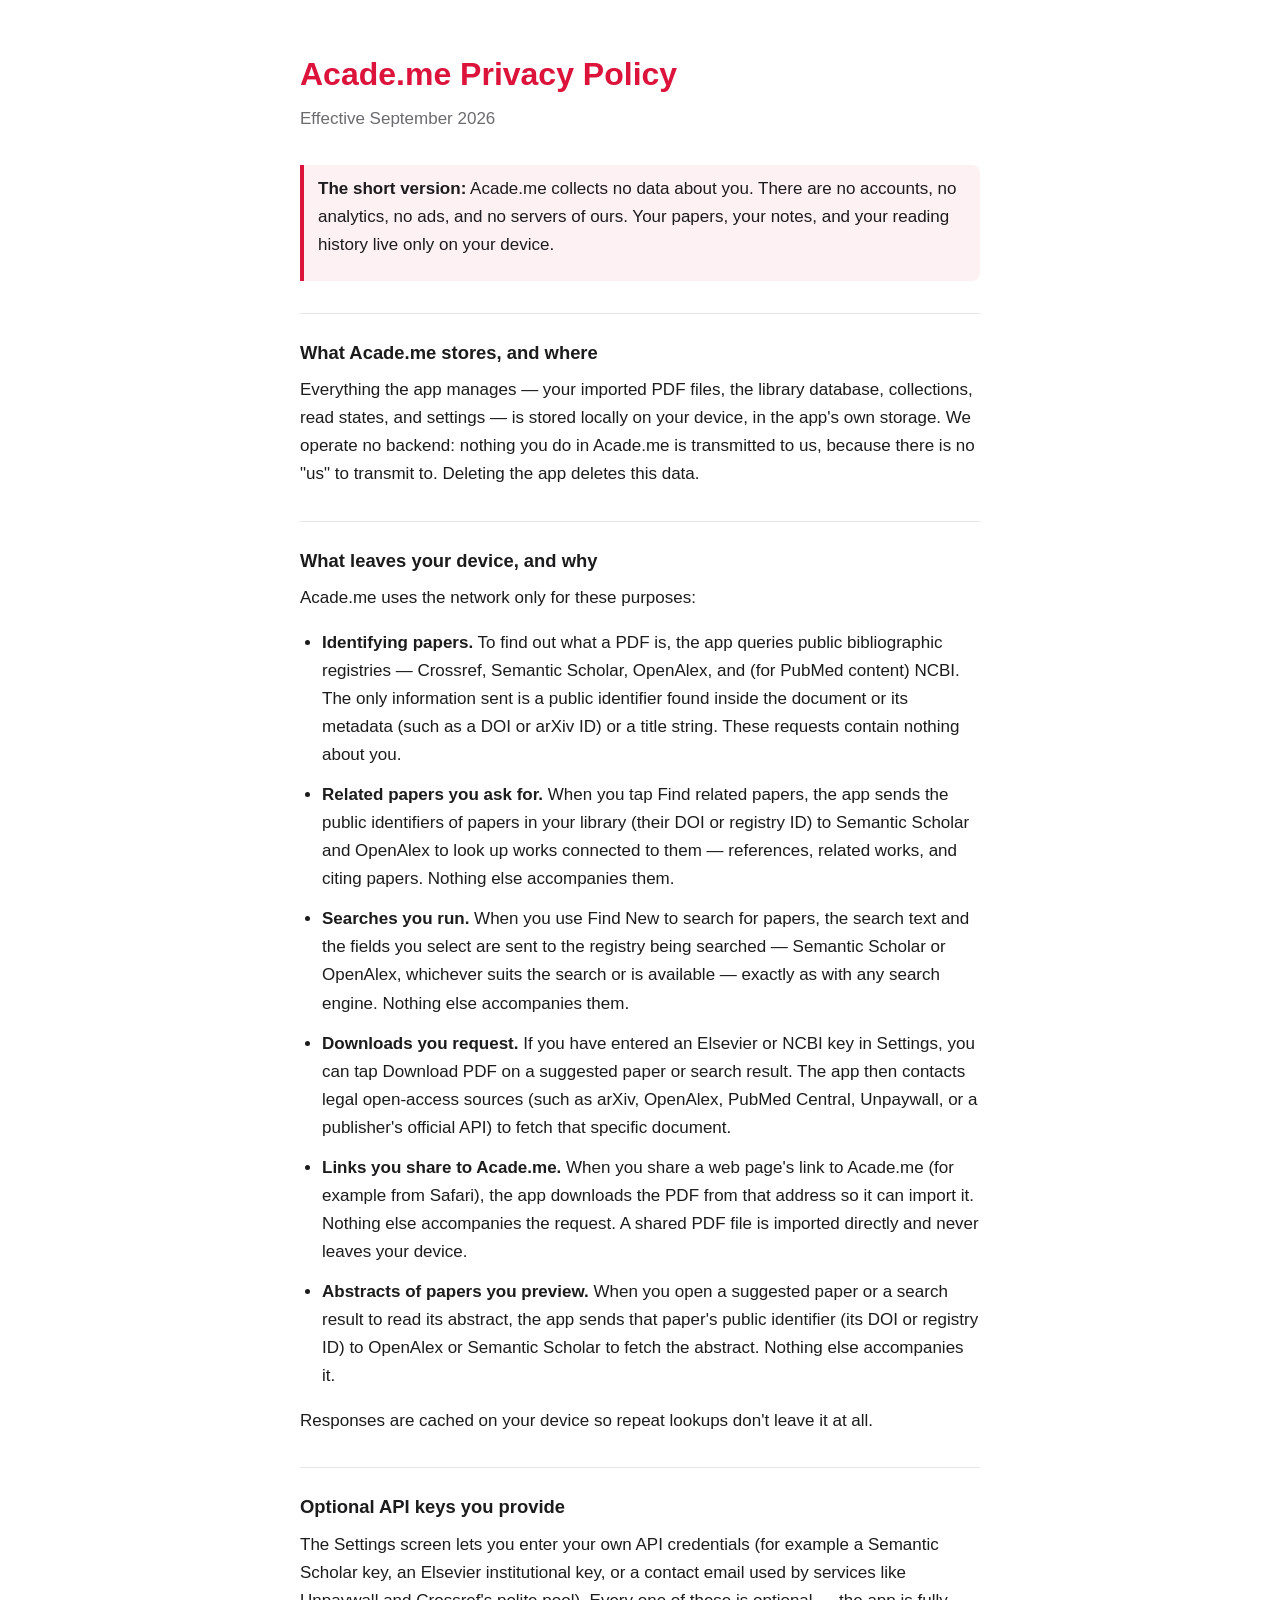
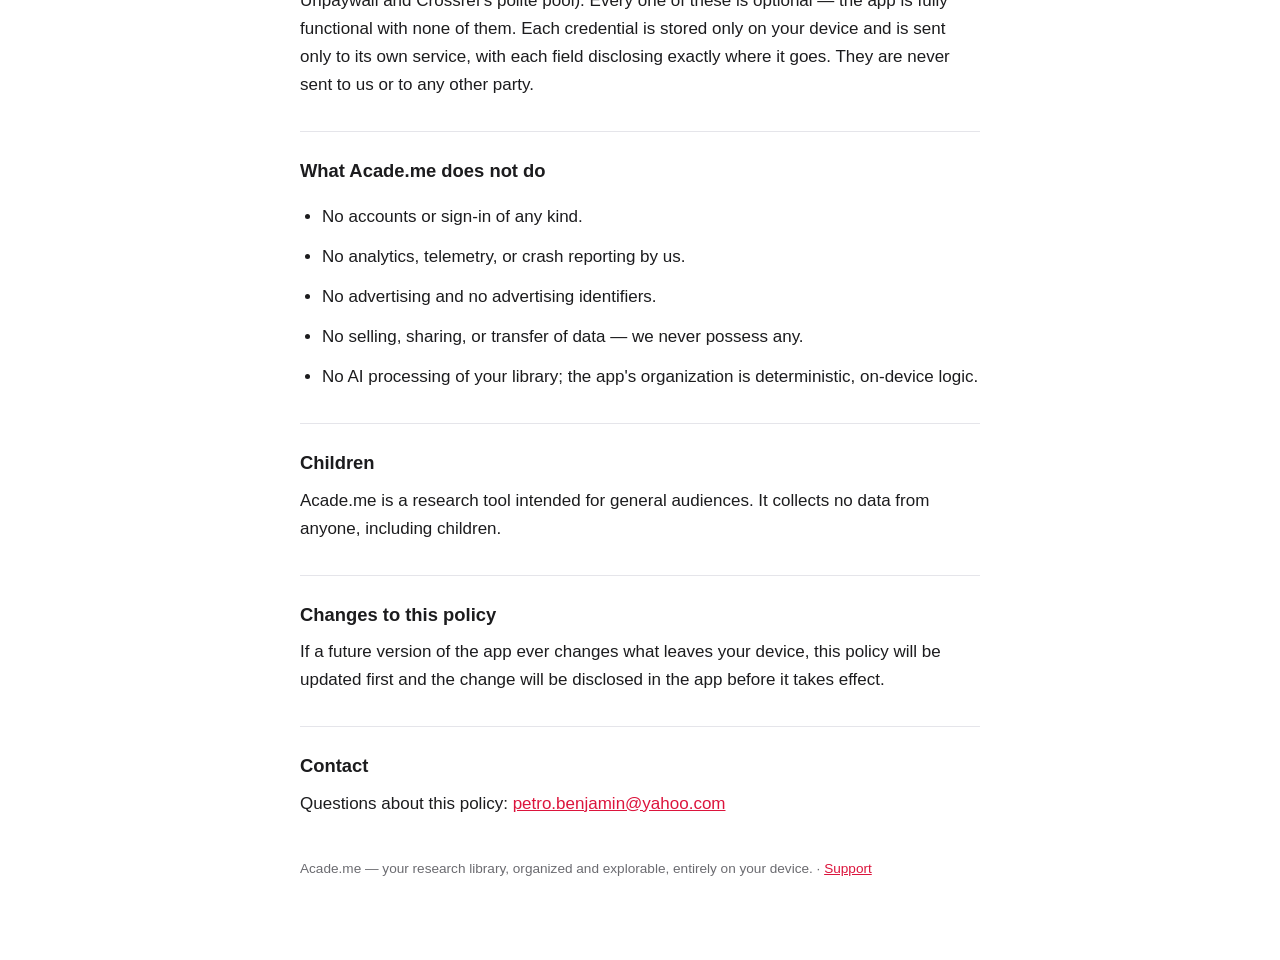
==== index.html @ 4ad18661 "Privacy policy and support pages for Acade.me (GitHub Pages) index.html mirrors docs/privacy/index.h" ====
<!DOCTYPE html>
<html lang="en">
<head>
<meta charset="utf-8">
<meta name="viewport" content="width=device-width, initial-scale=1">
<title>Acade.me Privacy Policy</title>
<style>
  :root {
    --crimson: #DC143C;
    --ink: #1c1c1e;
    --muted: #6b6b70;
    --bg: #ffffff;
    --rule: #e5e5ea;
  }
  @media (prefers-color-scheme: dark) {
    :root { --ink: #f2f2f7; --muted: #98989e; --bg: #111114; --rule: #2c2c2e; }
  }
  body {
    margin: 0; background: var(--bg); color: var(--ink);
    font: 17px/1.65 -apple-system, "Segoe UI", Roboto, Helvetica, Arial, sans-serif;
  }
  main { max-width: 680px; margin: 0 auto; padding: 48px 16px 80px; }
  h1 { color: var(--crimson); font-size: 2rem; margin: 0 0 4px; }
  .sub { color: var(--muted); margin: 0 0 32px; }
  h2 { font-size: 1.15rem; margin: 32px 0 8px; border-top: 1px solid var(--rule); padding-top: 24px; }
  p, li { margin: 0 0 12px; }
  ul { padding-left: 22px; }
  .promise {
    border-left: 4px solid var(--crimson); padding: 10px 14px; margin: 20px 0;
    background: rgba(220, 20, 60, 0.06); border-radius: 0 8px 8px 0;
  }
  a { color: var(--crimson); }
  footer { color: var(--muted); font-size: 0.85rem; margin-top: 40px; }
</style>
</head>
<body>
<main>
  <h1>Acade.me Privacy Policy</h1>
  <p class="sub">Effective September 2026</p>

  <div class="promise">
    <p><strong>The short version:</strong> Acade.me collects no data about you. There are no
    accounts, no analytics, no ads, and no servers of ours. Your papers, your notes, and your
    reading history live only on your device.</p>
  </div>

  <h2>What Acade.me stores, and where</h2>
  <p>Everything the app manages — your imported PDF files, the library database, collections,
  read states, and settings — is stored locally on your device, in the app's own storage. We
  operate no backend: nothing you do in Acade.me is transmitted to us, because there is no
  "us" to transmit to. Deleting the app deletes this data.</p>

  <h2>What leaves your device, and why</h2>
  <p>Acade.me uses the network only for these purposes:</p>
  <ul>
    <li><strong>Identifying papers.</strong> To find out what a PDF is, the app queries public
    bibliographic registries — Crossref, Semantic Scholar, OpenAlex, and (for PubMed content)
    NCBI. The only information sent is a public identifier found inside the document or its
    metadata (such as a DOI or arXiv ID) or a title string. These requests contain nothing
    about you.</li>
    <li><strong>Related papers you ask for.</strong> When you tap Find related papers, the app
    sends the public identifiers of papers in your library (their DOI or registry ID) to
    Semantic Scholar and OpenAlex to look up works connected to them — references, related
    works, and citing papers. Nothing else accompanies them.</li>
    <li><strong>Searches you run.</strong> When you use Find New to search for papers, the
    search text and the fields you select are sent to the registry being searched — Semantic
    Scholar or OpenAlex, whichever suits the search or is available — exactly as with any
    search engine. Nothing else accompanies them.</li>
    <li><strong>Downloads you request.</strong> If you have entered an Elsevier or NCBI key in
    Settings, you can tap Download PDF on a suggested paper or search result. The app then
    contacts legal open-access sources (such as arXiv, OpenAlex, PubMed Central, Unpaywall, or a
    publisher's official API) to fetch that specific document.</li>
    <li><strong>Links you share to Acade.me.</strong> When you share a web page's link to
    Acade.me (for example from Safari), the app downloads the PDF from that address so it can
    import it. Nothing else accompanies the request. A shared PDF file is imported directly and
    never leaves your device.</li>
    <li><strong>Abstracts of papers you preview.</strong> When you open a suggested paper or a
    search result to read its abstract, the app sends that paper's public identifier (its DOI
    or registry ID) to OpenAlex or Semantic Scholar to fetch the abstract. Nothing else
    accompanies it.</li>
  </ul>
  <p>Responses are cached on your device so repeat lookups don't leave it at all.</p>

  <h2>Optional API keys you provide</h2>
  <p>The Settings screen lets you enter your own API credentials (for example a Semantic
  Scholar key, an Elsevier institutional key, or a contact email used by services like
  Unpaywall and Crossref's polite pool). Every one of these is optional — the app is fully
  functional with none of them. Each credential is stored only on your device and is sent
  only to its own service, with each field disclosing exactly where it goes. They are never
  sent to us or to any other party.</p>

  <h2>What Acade.me does not do</h2>
  <ul>
    <li>No accounts or sign-in of any kind.</li>
    <li>No analytics, telemetry, or crash reporting by us.</li>
    <li>No advertising and no advertising identifiers.</li>
    <li>No selling, sharing, or transfer of data — we never possess any.</li>
    <li>No AI processing of your library; the app's organization is deterministic, on-device logic.</li>
  </ul>

  <h2>Children</h2>
  <p>Acade.me is a research tool intended for general audiences. It collects no data from
  anyone, including children.</p>

  <h2>Changes to this policy</h2>
  <p>If a future version of the app ever changes what leaves your device, this policy will be
  updated first and the change will be disclosed in the app before it takes effect.</p>

  <h2>Contact</h2>
  <p>Questions about this policy: <a href="mailto:petro.benjamin@yahoo.com">petro.benjamin@yahoo.com</a></p>

  <footer>Acade.me — your research library, organized and explorable, entirely on your device.
  · <a href="support/">Support</a></footer>
</main>
</body>
</html>
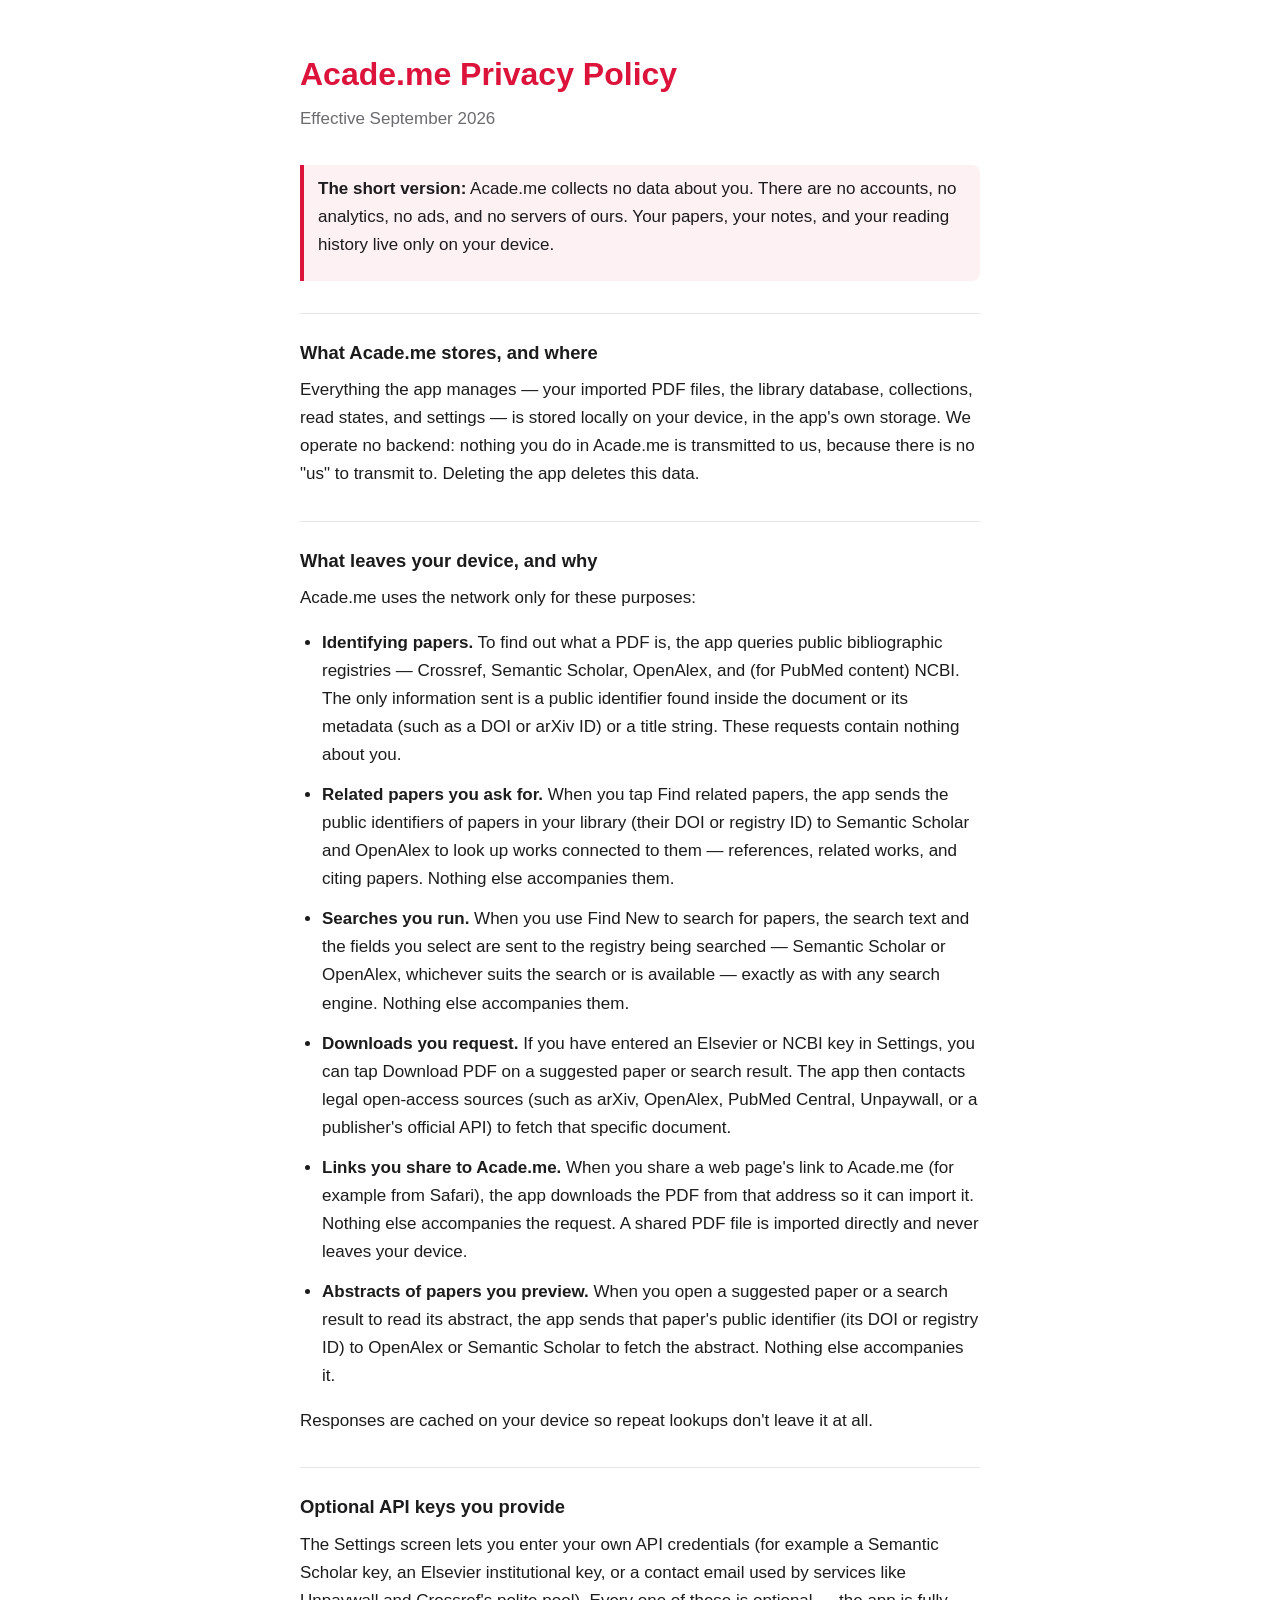
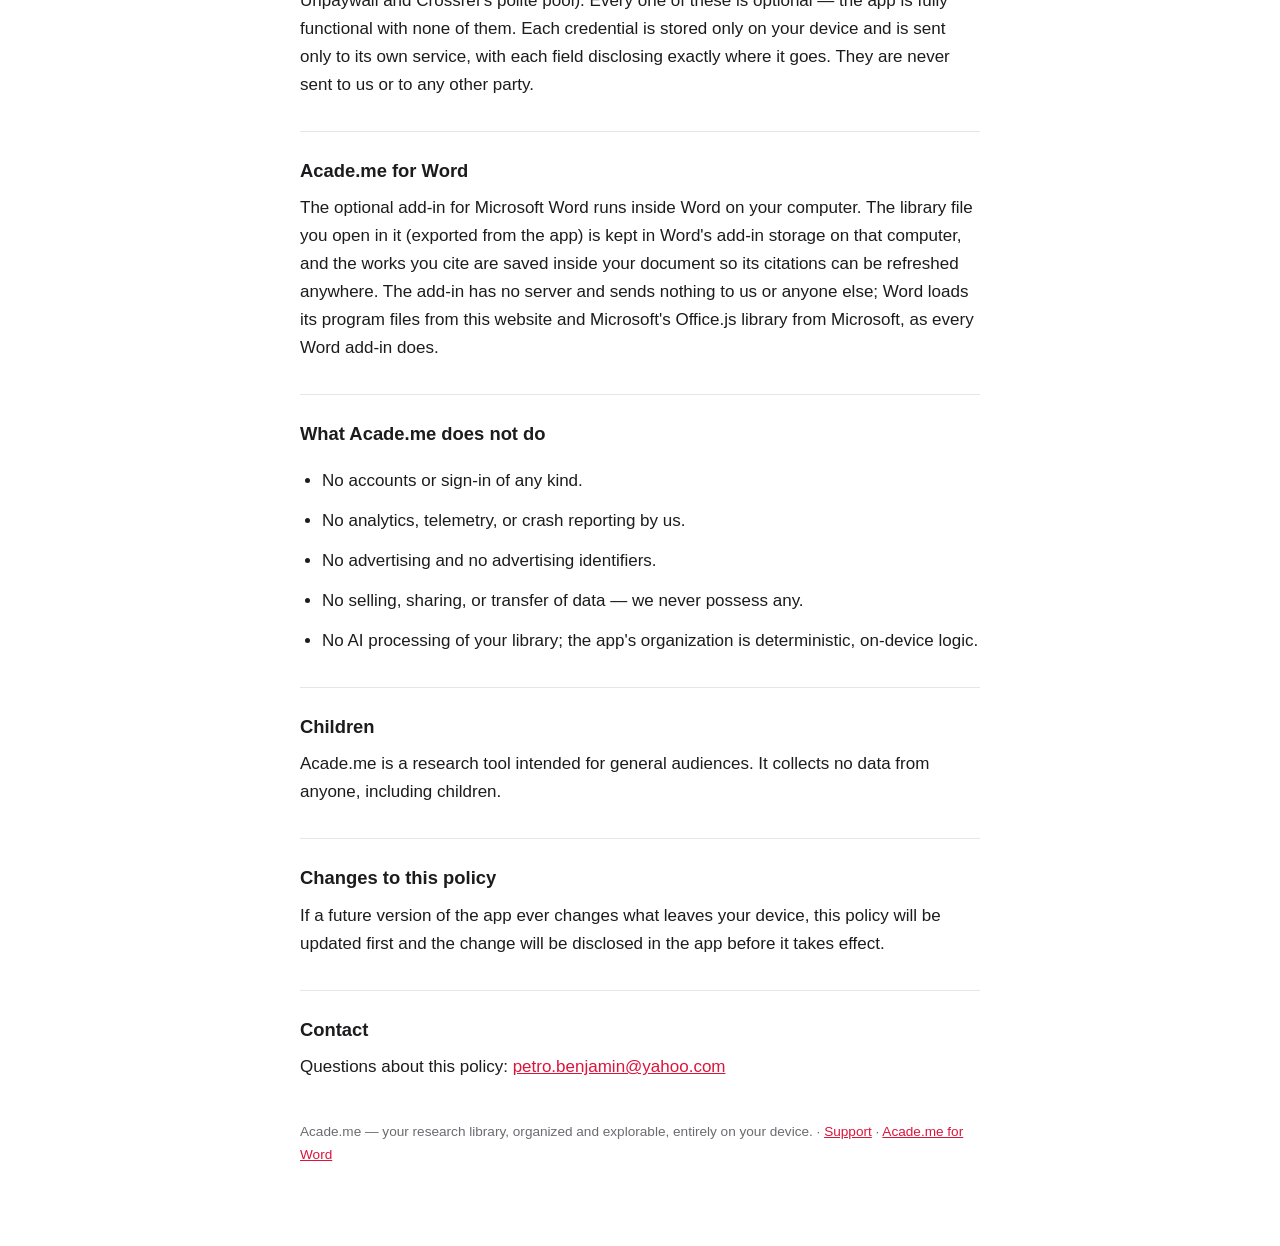
==== commit cbbf28d4: "Acade.me for Word: add-in under word/, install page, privacy and support notes The add-in (task pane" ====
--- a/index.html
+++ b/index.html
@@ -89,6 +89,13 @@
   only to its own service, with each field disclosing exactly where it goes. They are never
   sent to us or to any other party.</p>
 
+  <h2>Acade.me for Word</h2>
+  <p>The optional add-in for Microsoft Word runs inside Word on your computer. The library file you
+  open in it (exported from the app) is kept in Word's add-in storage on that computer, and the works
+  you cite are saved inside your document so its citations can be refreshed anywhere. The add-in has
+  no server and sends nothing to us or anyone else; Word loads its program files from this website and
+  Microsoft's Office.js library from Microsoft, as every Word add-in does.</p>
+
   <h2>What Acade.me does not do</h2>
   <ul>
     <li>No accounts or sign-in of any kind.</li>
@@ -110,7 +117,7 @@
   <p>Questions about this policy: <a href="mailto:petro.benjamin@yahoo.com">petro.benjamin@yahoo.com</a></p>
 
   <footer>Acade.me — your research library, organized and explorable, entirely on your device.
-  · <a href="support/">Support</a></footer>
+  · <a href="support/">Support</a> · <a href="word/">Acade.me for Word</a></footer>
 </main>
 </body>
 </html>
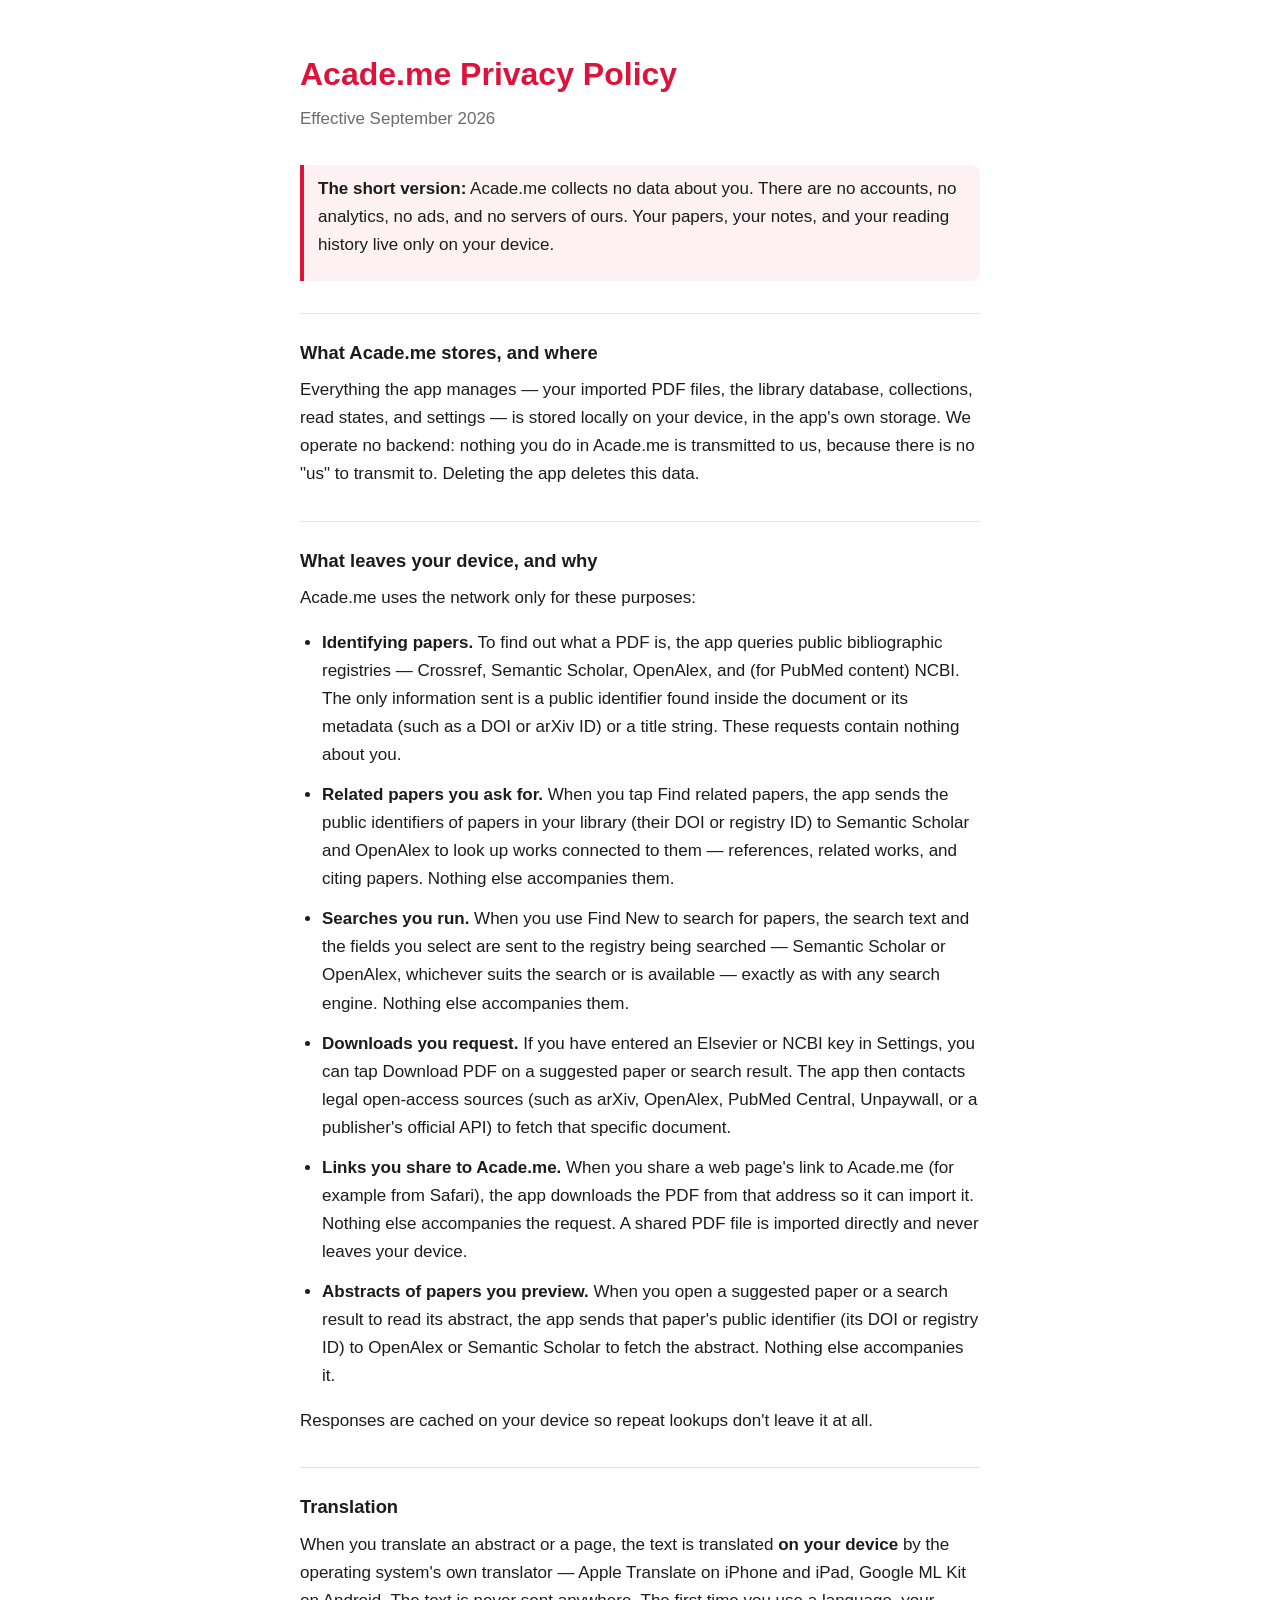
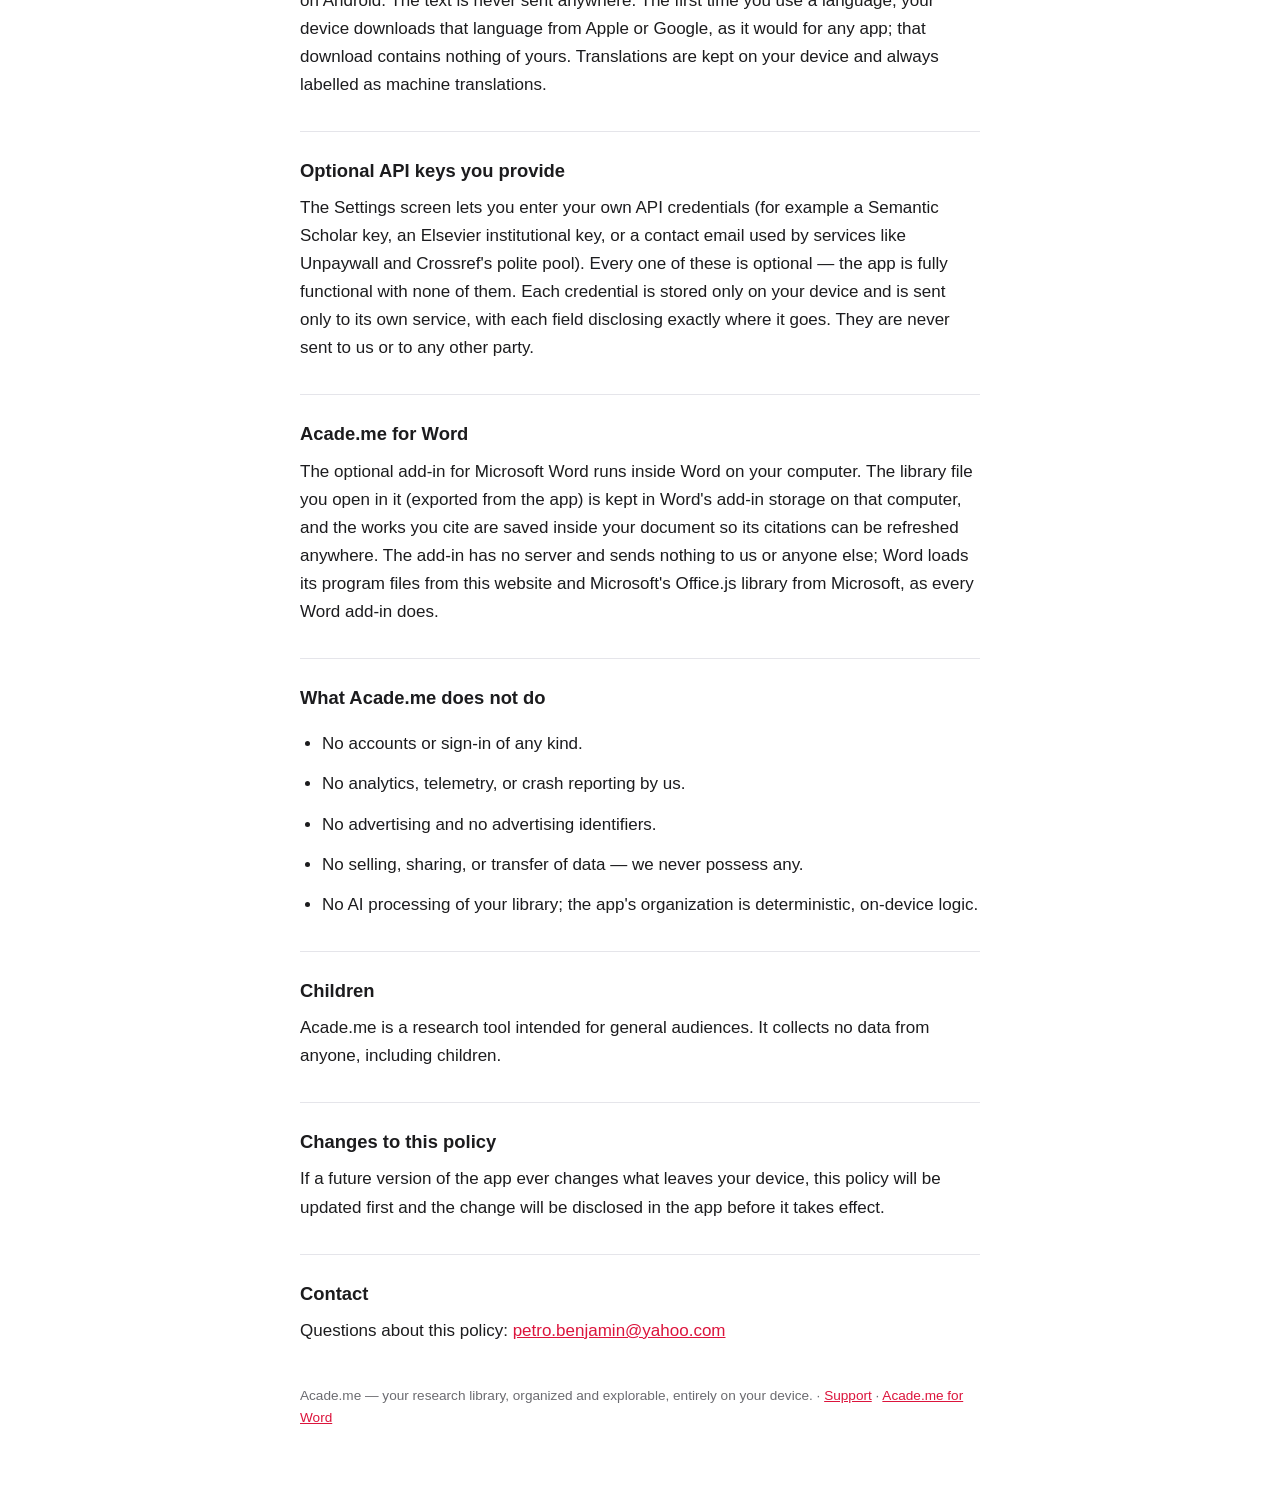
==== commit c794f7a0: "Privacy policy: on-device translation of abstracts and pages Co-Authored-By: Claude Opus 5.5 <norepl" ====
--- a/index.html
+++ b/index.html
@@ -81,6 +81,13 @@
   </ul>
   <p>Responses are cached on your device so repeat lookups don't leave it at all.</p>
 
+  <h2>Translation</h2>
+  <p>When you translate an abstract or a page, the text is translated <strong>on your device</strong> by
+  the operating system's own translator — Apple Translate on iPhone and iPad, Google ML Kit on Android.
+  The text is never sent anywhere. The first time you use a language, your device downloads that
+  language from Apple or Google, as it would for any app; that download contains nothing of yours.
+  Translations are kept on your device and always labelled as machine translations.</p>
+
   <h2>Optional API keys you provide</h2>
   <p>The Settings screen lets you enter your own API credentials (for example a Semantic
   Scholar key, an Elsevier institutional key, or a contact email used by services like
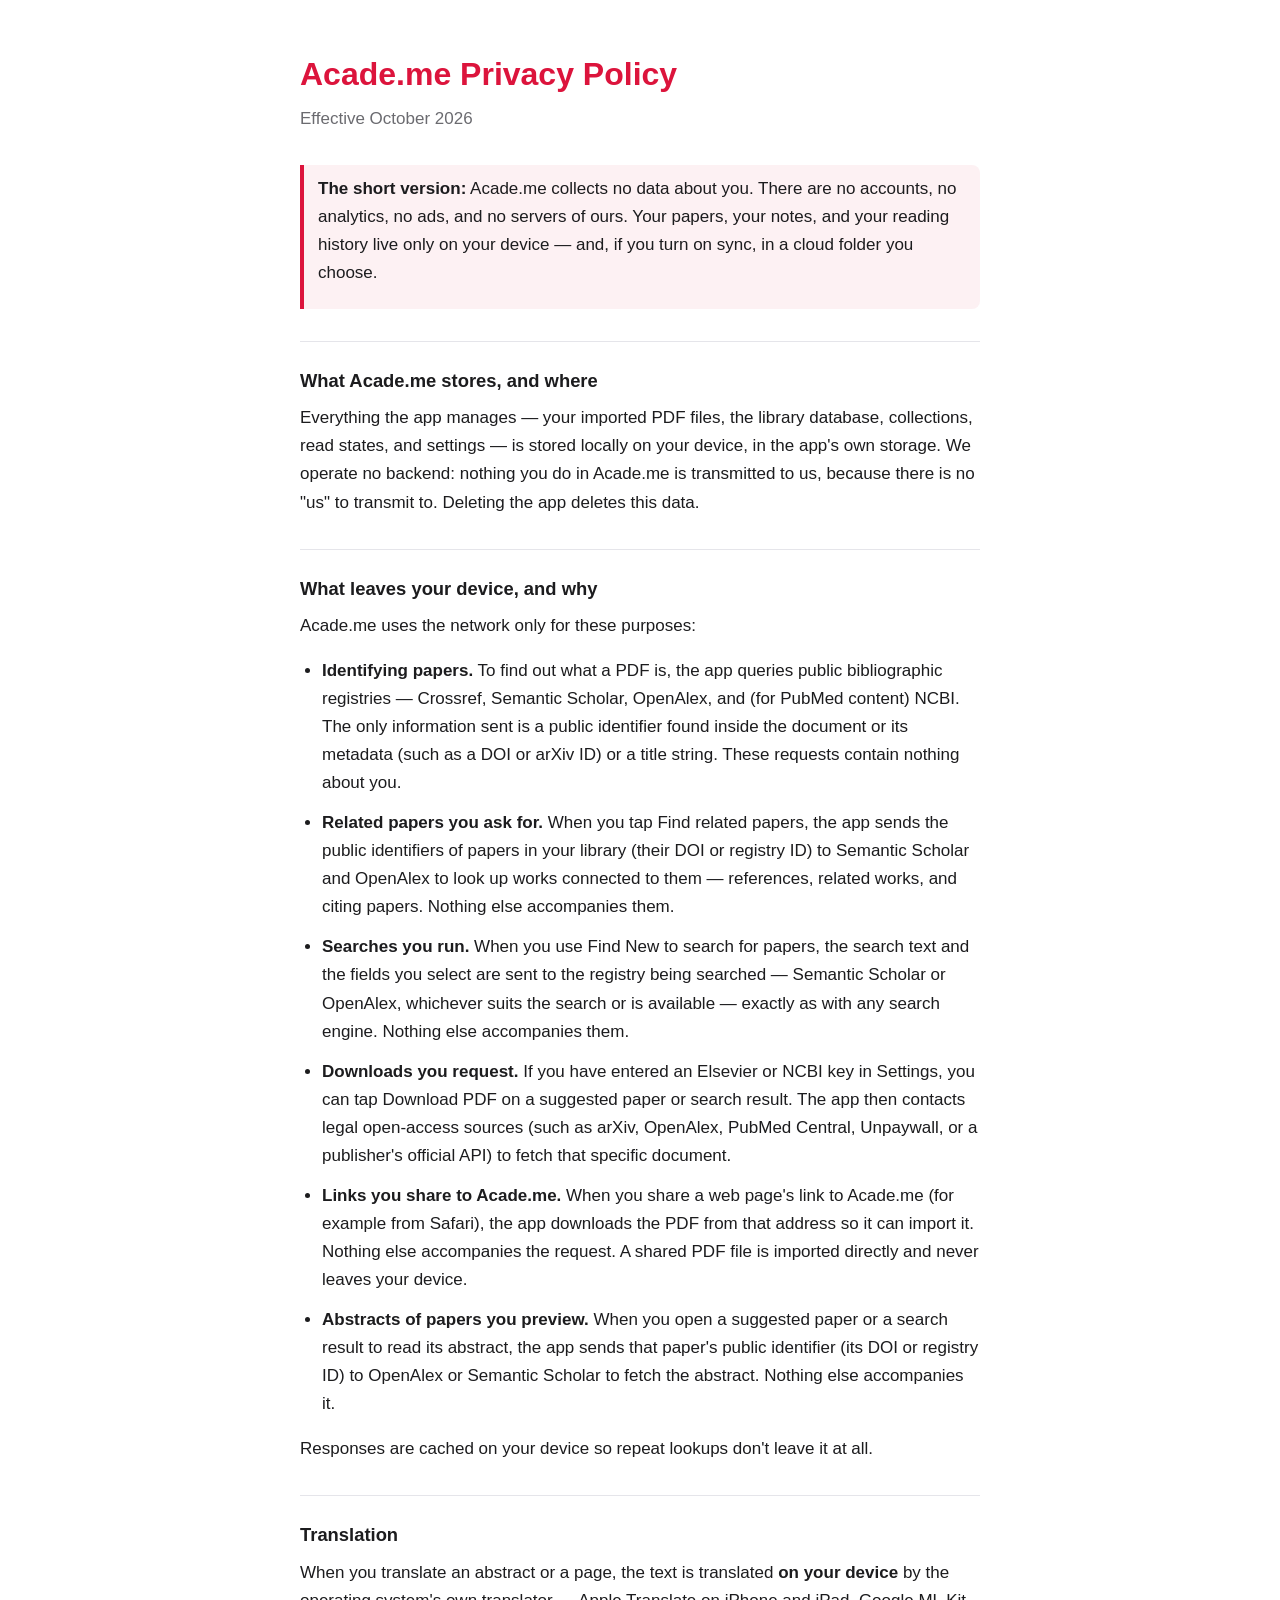
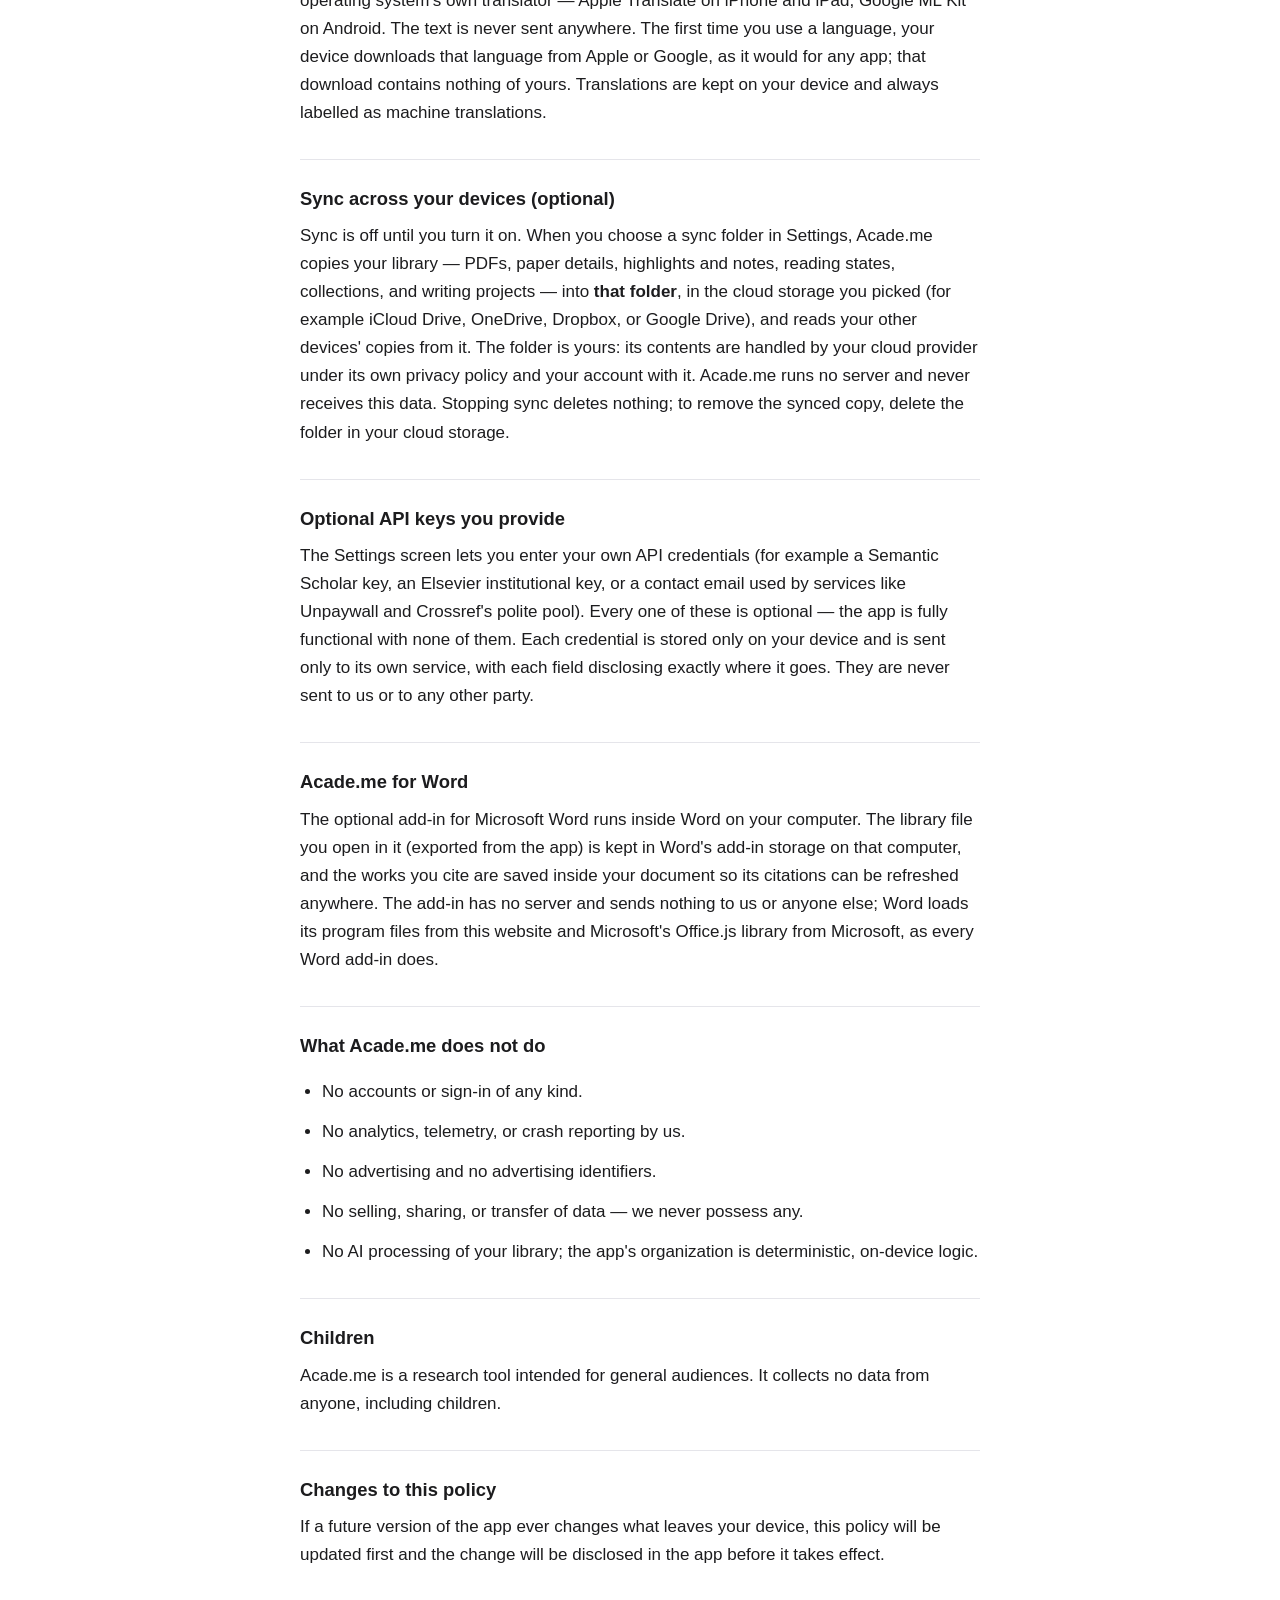
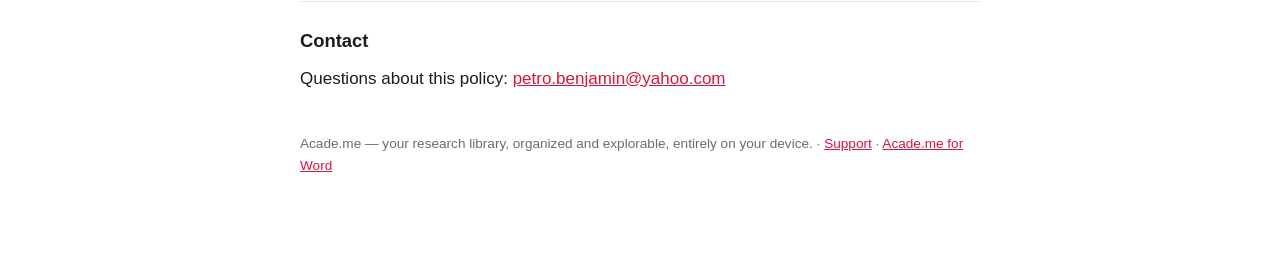
==== commit 0f4c6187: "Privacy policy: optional sync through a folder the user chooses Co-Authored-By: Claude Opus 5.5 <nor" ====
--- a/index.html
+++ b/index.html
@@ -36,12 +36,13 @@
 <body>
 <main>
   <h1>Acade.me Privacy Policy</h1>
-  <p class="sub">Effective September 2026</p>
+  <p class="sub">Effective October 2026</p>
 
   <div class="promise">
     <p><strong>The short version:</strong> Acade.me collects no data about you. There are no
     accounts, no analytics, no ads, and no servers of ours. Your papers, your notes, and your
-    reading history live only on your device.</p>
+    reading history live only on your device — and, if you turn on sync, in a cloud folder you
+    choose.</p>
   </div>
 
   <h2>What Acade.me stores, and where</h2>
@@ -88,6 +89,15 @@
   language from Apple or Google, as it would for any app; that download contains nothing of yours.
   Translations are kept on your device and always labelled as machine translations.</p>
 
+  <h2>Sync across your devices (optional)</h2>
+  <p>Sync is off until you turn it on. When you choose a sync folder in Settings, Acade.me copies your
+  library — PDFs, paper details, highlights and notes, reading states, collections, and writing
+  projects — into <strong>that folder</strong>, in the cloud storage you picked (for example iCloud Drive,
+  OneDrive, Dropbox, or Google Drive), and reads your other devices' copies from it. The folder is
+  yours: its contents are handled by your cloud provider under its own privacy policy and your
+  account with it. Acade.me runs no server and never receives this data. Stopping sync deletes
+  nothing; to remove the synced copy, delete the folder in your cloud storage.</p>
+
   <h2>Optional API keys you provide</h2>
   <p>The Settings screen lets you enter your own API credentials (for example a Semantic
   Scholar key, an Elsevier institutional key, or a contact email used by services like
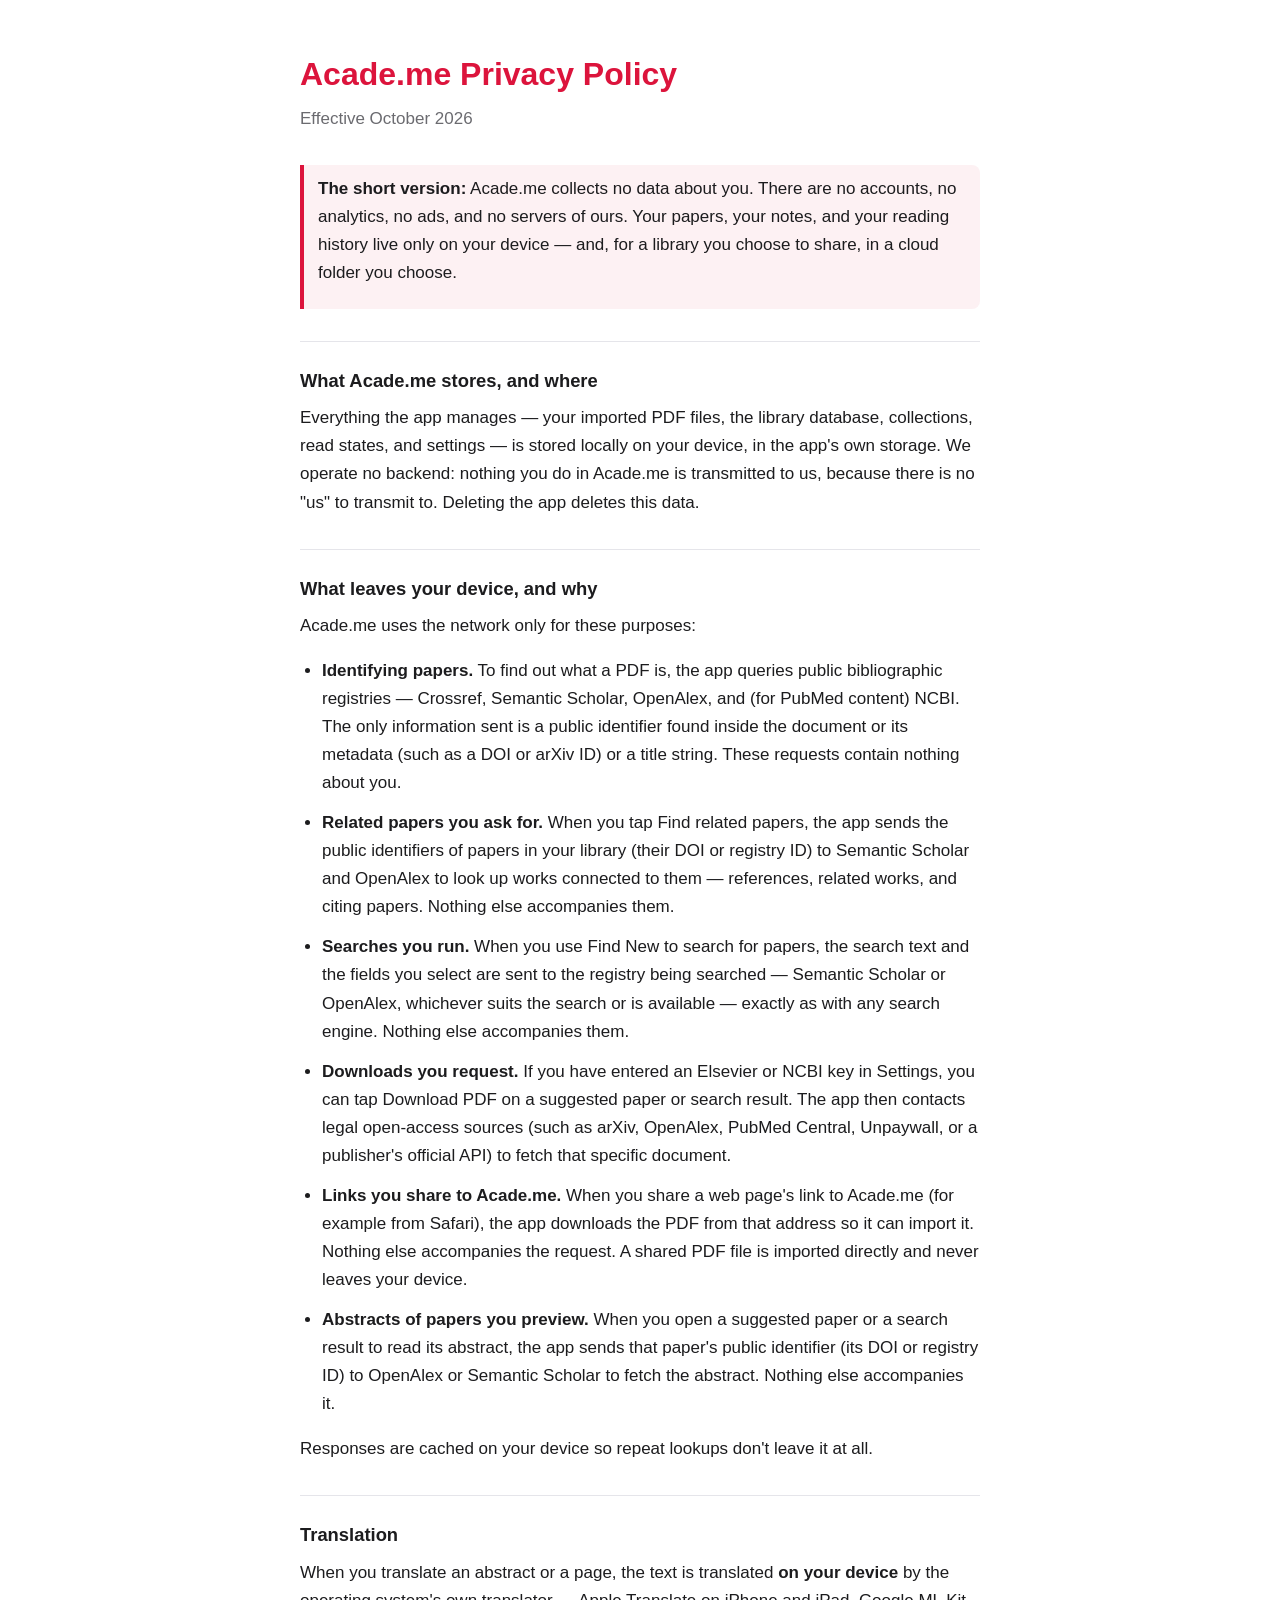
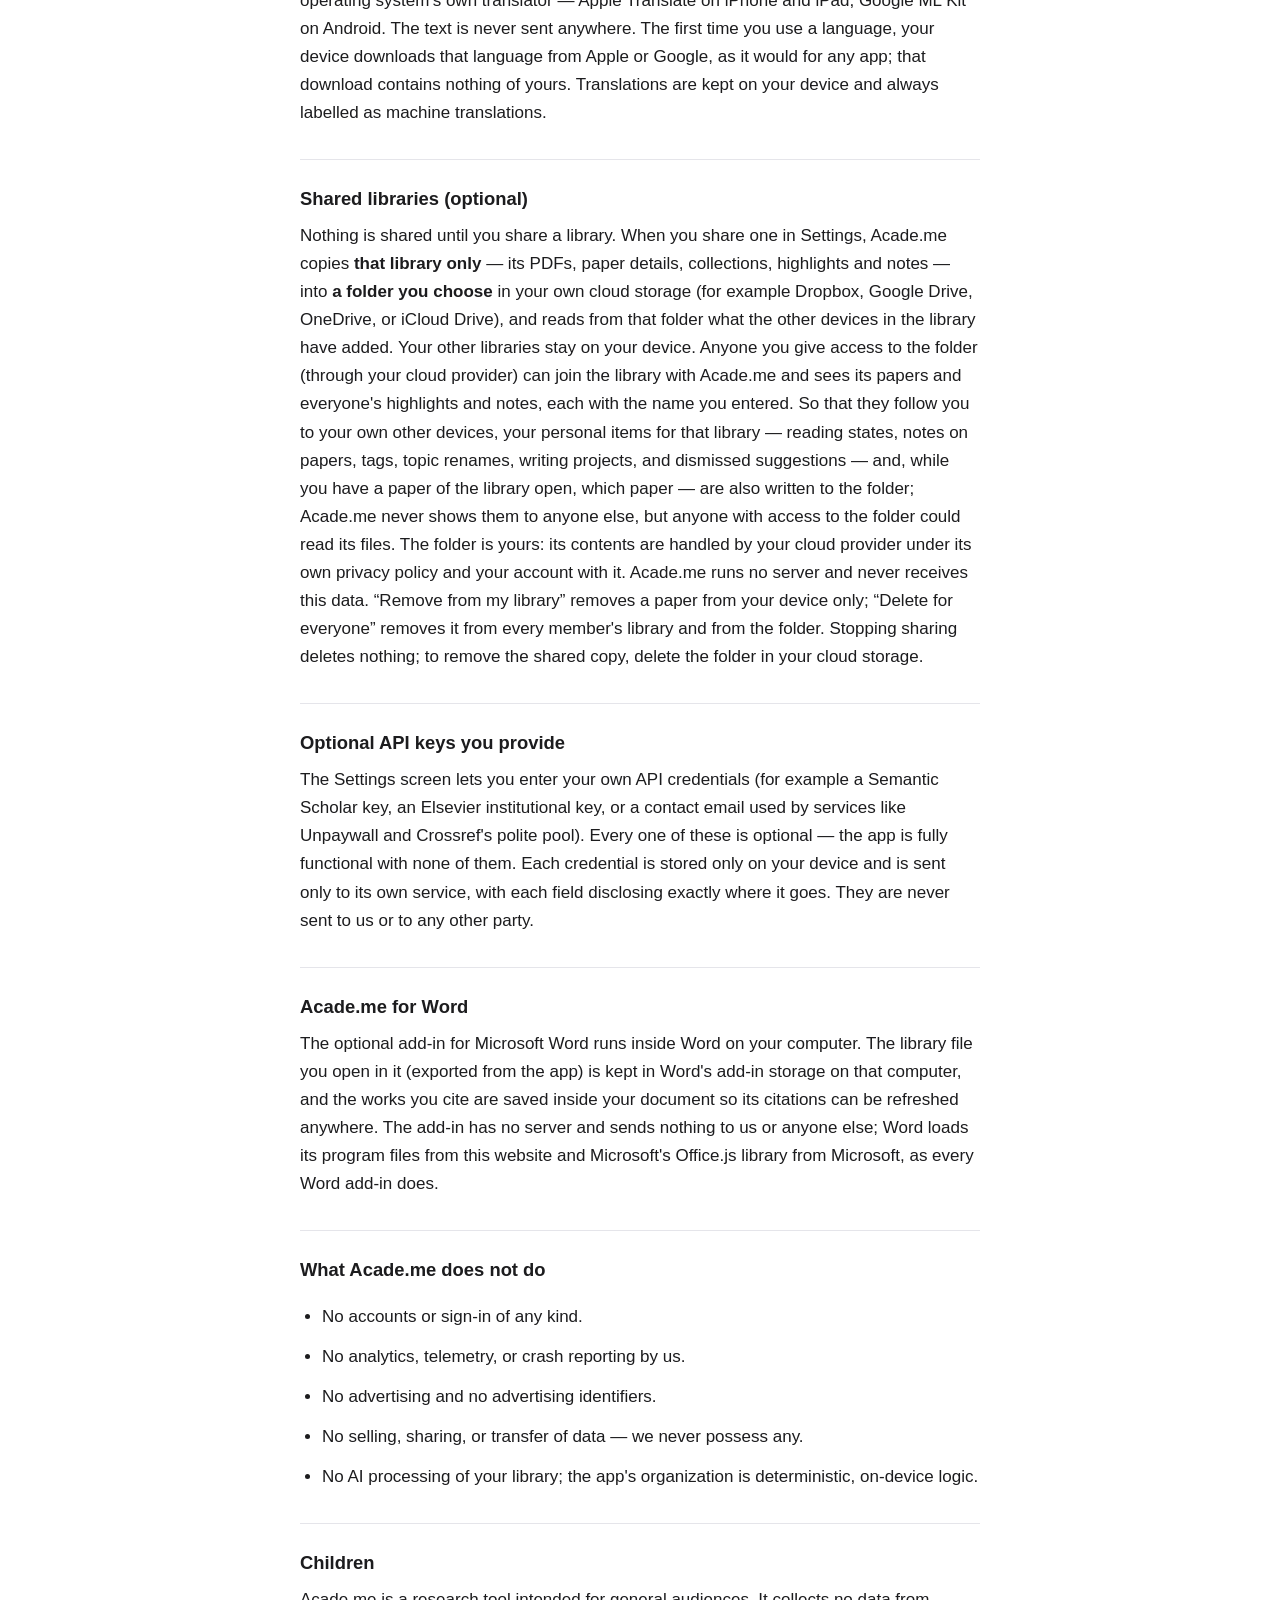
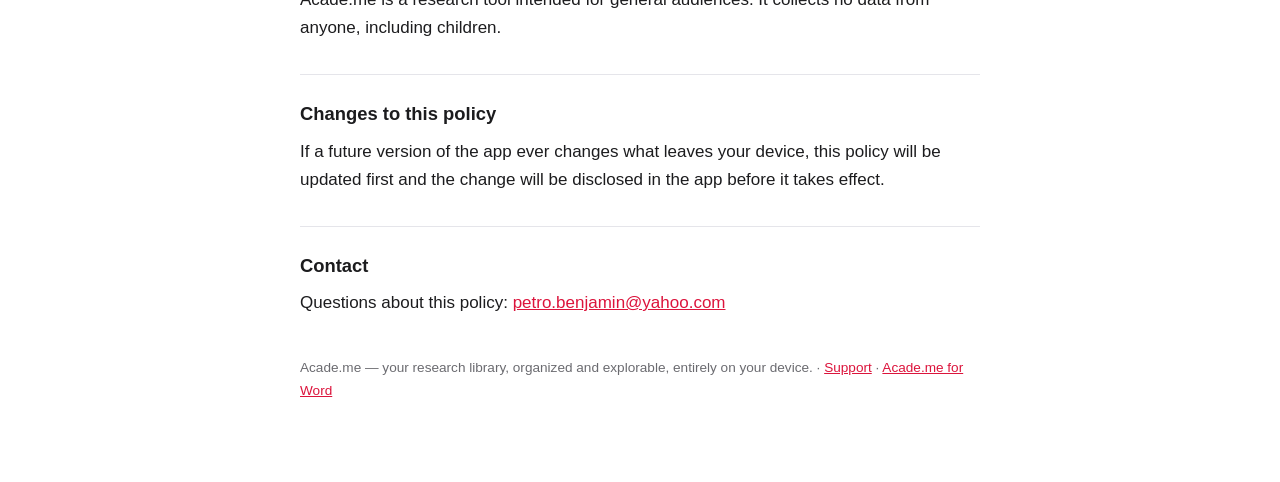
==== commit 591edfd3: "Privacy: shared libraries — only libraries you share, in a folder you choose Co-Authored-By: Claude " ====
--- a/index.html
+++ b/index.html
@@ -41,8 +41,8 @@
   <div class="promise">
     <p><strong>The short version:</strong> Acade.me collects no data about you. There are no
     accounts, no analytics, no ads, and no servers of ours. Your papers, your notes, and your
-    reading history live only on your device — and, if you turn on sync, in a cloud folder you
-    choose.</p>
+    reading history live only on your device — and, for a library you choose to share, in a cloud
+    folder you choose.</p>
   </div>
 
   <h2>What Acade.me stores, and where</h2>
@@ -89,14 +89,23 @@
   language from Apple or Google, as it would for any app; that download contains nothing of yours.
   Translations are kept on your device and always labelled as machine translations.</p>
 
-  <h2>Sync across your devices (optional)</h2>
-  <p>Sync is off until you turn it on. When you choose a sync folder in Settings, Acade.me copies your
-  library — PDFs, paper details, highlights and notes, reading states, collections, and writing
-  projects — into <strong>that folder</strong>, in the cloud storage you picked (for example iCloud Drive,
-  OneDrive, Dropbox, or Google Drive), and reads your other devices' copies from it. The folder is
-  yours: its contents are handled by your cloud provider under its own privacy policy and your
-  account with it. Acade.me runs no server and never receives this data. Stopping sync deletes
-  nothing; to remove the synced copy, delete the folder in your cloud storage.</p>
+  <h2>Shared libraries (optional)</h2>
+  <p>Nothing is shared until you share a library. When you share one in Settings, Acade.me copies
+  <strong>that library only</strong> — its PDFs, paper details, collections, highlights and notes —
+  into <strong>a folder you choose</strong> in your own cloud storage (for example Dropbox, Google
+  Drive, OneDrive, or iCloud Drive), and reads from that folder what the other devices in the
+  library have added. Your other libraries stay on your device. Anyone you give access to the
+  folder (through your cloud provider) can join the library with Acade.me and sees its papers and
+  everyone's highlights and notes, each with the name you entered. So that they follow you to your
+  own other devices, your personal items for that library — reading states, notes on papers, tags,
+  topic renames, writing projects, and dismissed suggestions — and, while you have a paper of the
+  library open, which paper — are also written to the folder; Acade.me never shows them to anyone
+  else, but anyone with access to the folder could read its files. The folder is yours: its
+  contents are handled by your cloud provider under its own privacy policy and your account with
+  it. Acade.me runs no server and never receives this data. “Remove from my library” removes a
+  paper from your device only; “Delete for everyone” removes it from every member's library and
+  from the folder. Stopping sharing deletes nothing; to remove the shared copy, delete the folder
+  in your cloud storage.</p>
 
   <h2>Optional API keys you provide</h2>
   <p>The Settings screen lets you enter your own API credentials (for example a Semantic
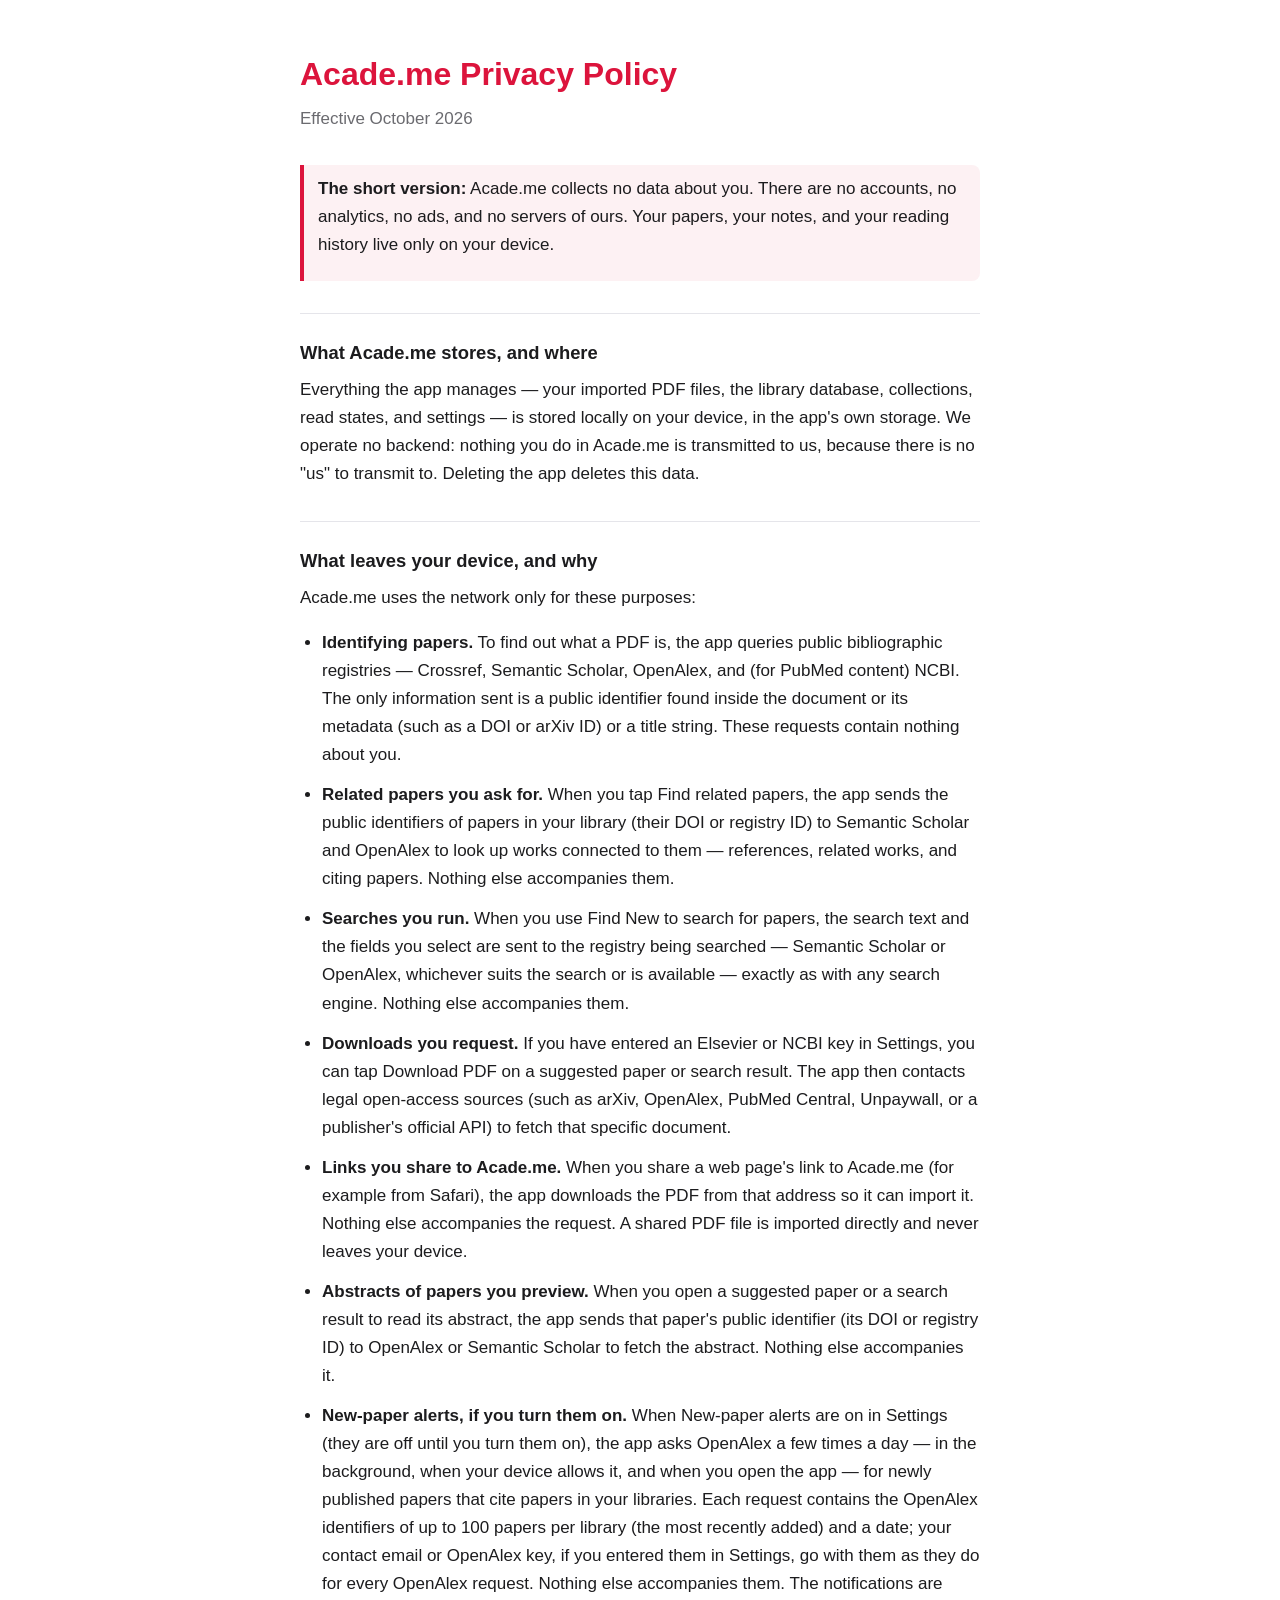
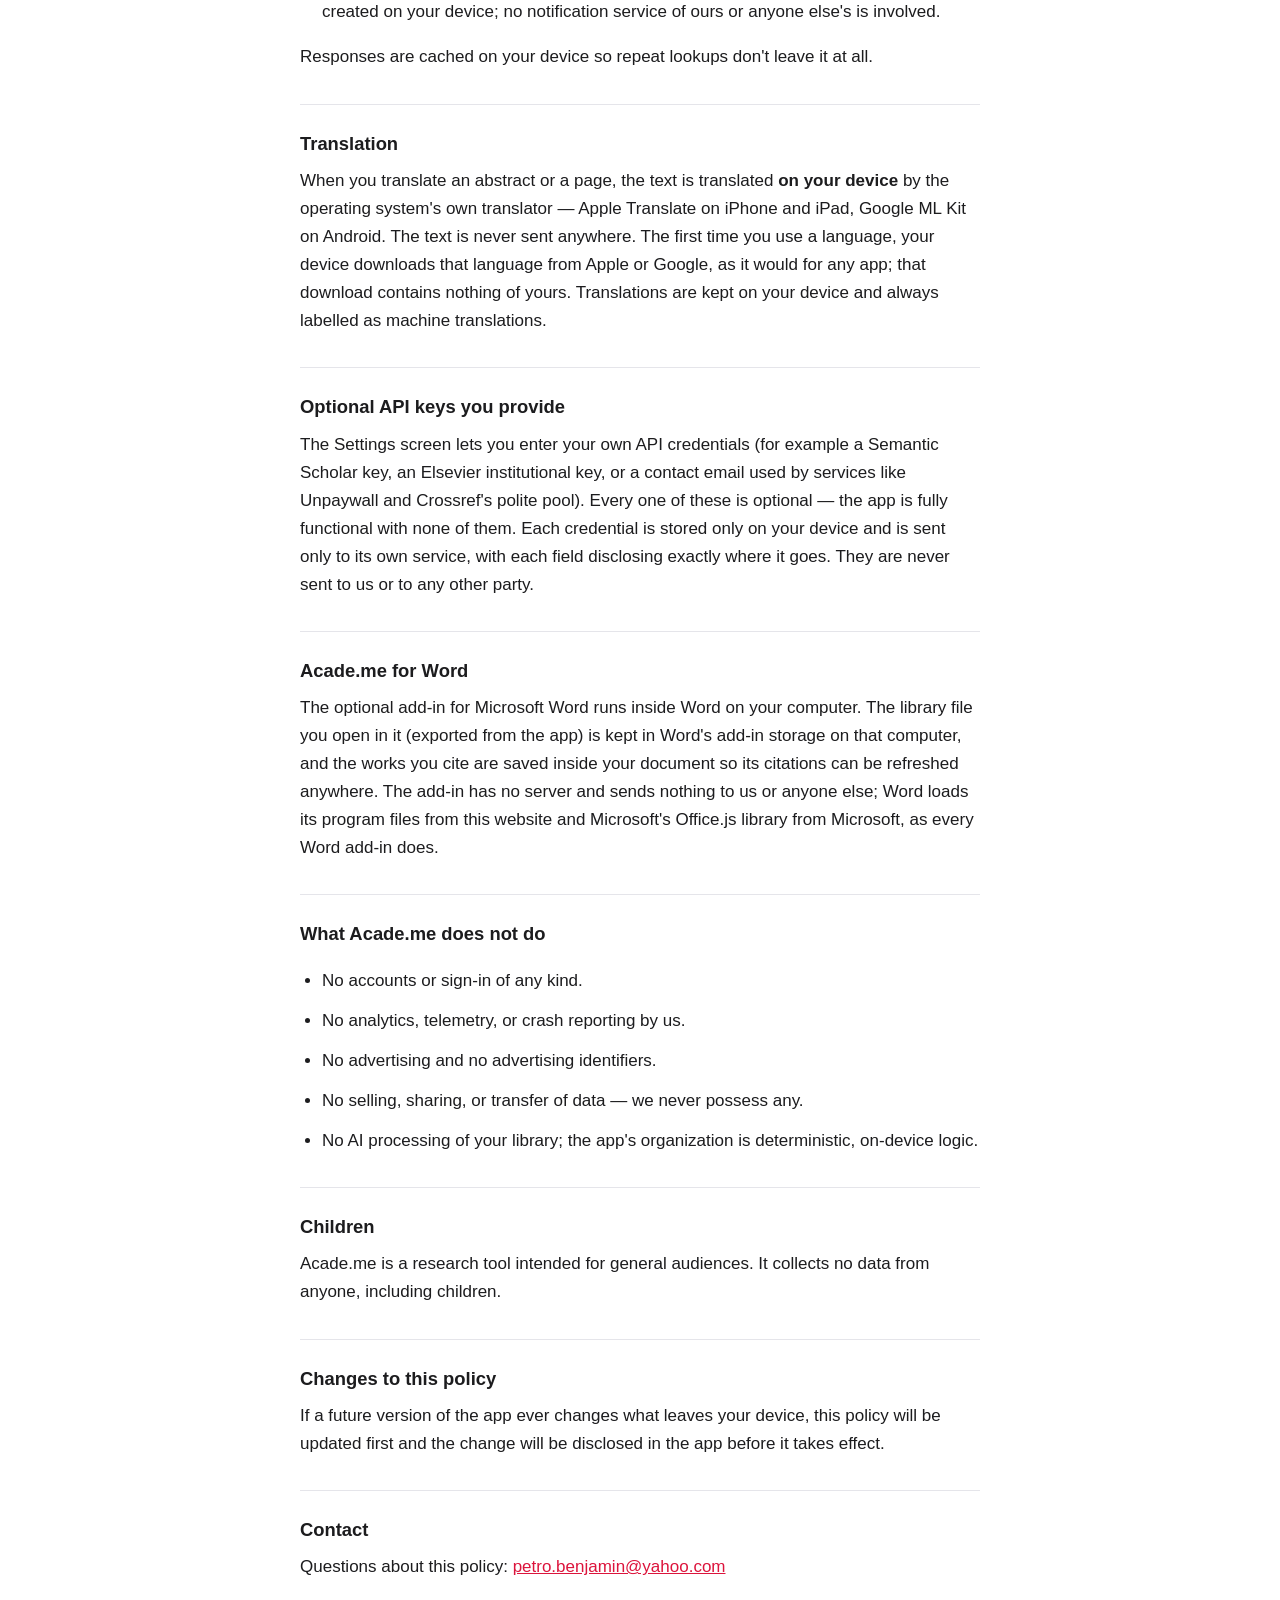
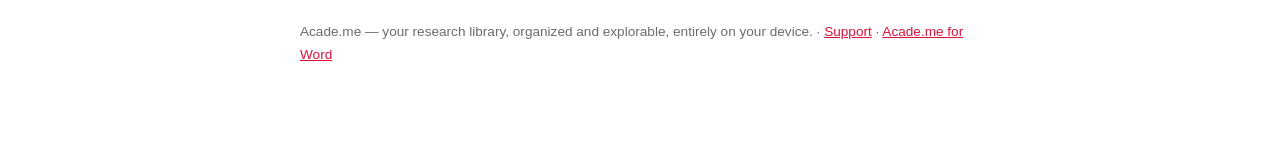
==== commit 19cf4c34: "Privacy: new-paper alerts; cloud-folder sync removed Co-Authored-By: Claude Opus 5.5 <noreply@anthro" ====
--- a/index.html
+++ b/index.html
@@ -41,8 +41,7 @@
   <div class="promise">
     <p><strong>The short version:</strong> Acade.me collects no data about you. There are no
     accounts, no analytics, no ads, and no servers of ours. Your papers, your notes, and your
-    reading history live only on your device — and, for a library you choose to share, in a cloud
-    folder you choose.</p>
+    reading history live only on your device.</p>
   </div>
 
   <h2>What Acade.me stores, and where</h2>
@@ -79,6 +78,14 @@
     search result to read its abstract, the app sends that paper's public identifier (its DOI
     or registry ID) to OpenAlex or Semantic Scholar to fetch the abstract. Nothing else
     accompanies it.</li>
+    <li><strong>New-paper alerts, if you turn them on.</strong> When New-paper alerts are on in
+    Settings (they are off until you turn them on), the app asks OpenAlex a few times a day —
+    in the background, when your device allows it, and when you open the app — for newly
+    published papers that cite papers in your libraries. Each request contains the OpenAlex
+    identifiers of up to 100 papers per library (the most recently added) and a date; your
+    contact email or OpenAlex key, if you entered them in Settings, go with them as they do for
+    every OpenAlex request. Nothing else accompanies them. The notifications are created on your
+    device; no notification service of ours or anyone else's is involved.</li>
   </ul>
   <p>Responses are cached on your device so repeat lookups don't leave it at all.</p>
 
@@ -88,24 +95,6 @@
   The text is never sent anywhere. The first time you use a language, your device downloads that
   language from Apple or Google, as it would for any app; that download contains nothing of yours.
   Translations are kept on your device and always labelled as machine translations.</p>
-
-  <h2>Shared libraries (optional)</h2>
-  <p>Nothing is shared until you share a library. When you share one in Settings, Acade.me copies
-  <strong>that library only</strong> — its PDFs, paper details, collections, highlights and notes —
-  into <strong>a folder you choose</strong> in your own cloud storage (for example Dropbox, Google
-  Drive, OneDrive, or iCloud Drive), and reads from that folder what the other devices in the
-  library have added. Your other libraries stay on your device. Anyone you give access to the
-  folder (through your cloud provider) can join the library with Acade.me and sees its papers and
-  everyone's highlights and notes, each with the name you entered. So that they follow you to your
-  own other devices, your personal items for that library — reading states, notes on papers, tags,
-  topic renames, writing projects, and dismissed suggestions — and, while you have a paper of the
-  library open, which paper — are also written to the folder; Acade.me never shows them to anyone
-  else, but anyone with access to the folder could read its files. The folder is yours: its
-  contents are handled by your cloud provider under its own privacy policy and your account with
-  it. Acade.me runs no server and never receives this data. “Remove from my library” removes a
-  paper from your device only; “Delete for everyone” removes it from every member's library and
-  from the folder. Stopping sharing deletes nothing; to remove the shared copy, delete the folder
-  in your cloud storage.</p>
 
   <h2>Optional API keys you provide</h2>
   <p>The Settings screen lets you enter your own API credentials (for example a Semantic
